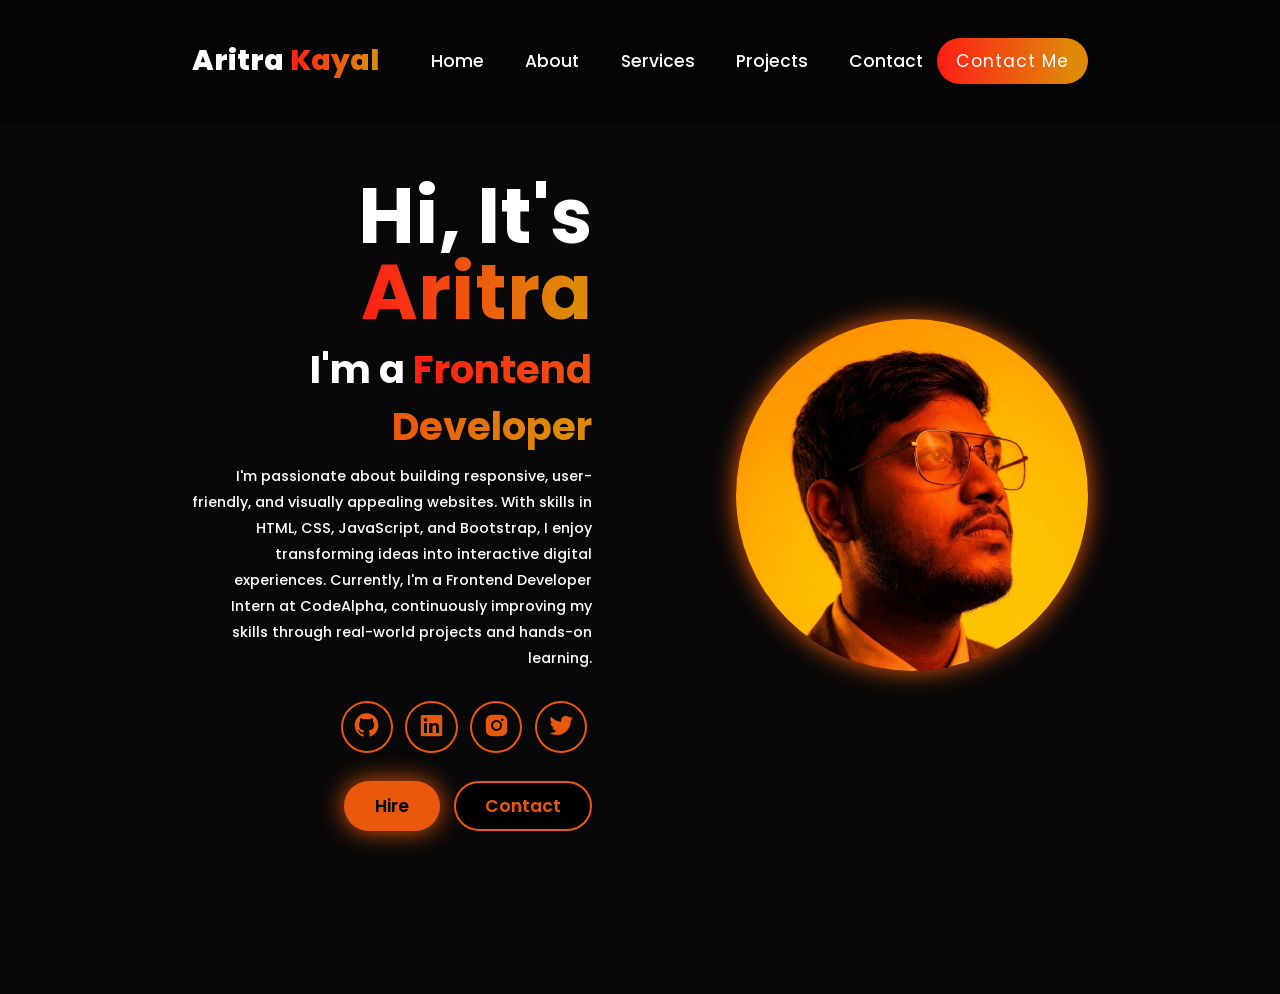
==== CodeAlpha_Build_Your_Own_Portfolio_Site/index.html @ f59947a1 "portfolio" ====
<!doctype html>
<html lang="en">
  <head>
    <meta charset="UTF-8" />
    <meta name="viewport" content="width=device-width, initial-scale=1.0" />
    <link rel="icon" href="assets/profileLogo1.jpeg" />
    <title>Aritra's Portfolio</title>
    <link rel="stylesheet" href="style.css" />
    <link
      href="https://unpkg.com/boxicons@2.1.4/css/boxicons.min.css"
      rel="stylesheet"
    />
    <link rel="preconnect" href="https://fonts.googleapis.com" />
    <link rel="preconnect" href="https://fonts.gstatic.com" crossorigin />
    <link
      href="https://fonts.googleapis.com/css2?family=Poppins:ital,wght@0,100;0,200;0,300;0,400;0,500;0,600;0,700;0,800;0,900;1,100;1,200;1,300;1,400;1,500;1,600;1,700;1,800;1,900&display=swap"
      rel="stylesheet"
    />
  </head>
  <body>
    <header>
      <a href="#home" class="logo"> Aritra <span>Kayal</span> </a>
      <i class="bx bx-menu" id="menu-icon"></i>
      <nav class="navbar">
        <a href="#home">Home</a>
        <a href="#About">About</a>
        <a href="#Services">Services</a>
        <a href="#projects">Projects</a>
        <a href="#contact">Contact</a>
      </nav>
      <button class="gradient-btn">Contact Me</button>
    </header>
    <section class="home" id="home">
      <div class="home-content">
        <h1>Hi, It's <span>Aritra</span></h1>
        <h3>I'm a <span>Frontend Developer</span></h3>
        <p>
          I'm passionate about building responsive, user-friendly, and visually
          appealing websites. With skills in HTML, CSS, JavaScript, and
          Bootstrap, I enjoy transforming ideas into interactive digital
          experiences. Currently, I'm a Frontend Developer Intern at CodeAlpha,
          continuously improving my skills through real-world projects and
          hands-on learning.
        </p>
        <div class="social-icons">
          <a href="#">
            <i class="bx bxl-github"></i>
          </a>
          <a href="#">
            <i class="bx bxl-linkedin-square"></i>
          </a>
          <a href="#">
            <i class="bx bxl-instagram-alt"></i>
          </a>
          <a href="#">
            <i class="bx bxl-twitter"></i>
          </a>
        </div>
        <div class="btn-group">
          <a href="#" class="btn">Hire</a>
          <a href="#contact" class="btn">Contact</a>
        </div>
      </div>
      <div class="home-img">
        <img src="assets/image.jpeg" alt="profileImg" />
      </div>
    </section>
    <script src="script.js"></script>
  </body>
</html>
---- CodeAlpha_Build_Your_Own_Portfolio_Site/style.css ----
* {
  margin: 0;
  padding: 0;
  box-sizing: border-box;
  text-decoration: none;
  scroll-behavior: smooth;
  font-family: "Poppins", sans-serif;
}
:root {
  --bg-color: #080808;
  --second-bg-color: #101010;
  --text-color: white;
  --main-color: #ea580c;
}
html {
  font-size: 60%;
  overflow-x: hidden;
}

body {
  background: var(--bg-color);
  color: var(--text-color);
}

header {
  position: fixed;
  width: 100%;
  top: 0;
  left: 0;
  padding: 4rem 15%;
  background: rgba(0, 0, 0, 0.3);
  backdrop-filter: blur(10px);
  display: flex;
  justify-content: space-between;
  align-items: center;
  z-index: 1000;
}
#menu-icon {
  font-size: 3.5rem;
  color: var(--main-color);
  display: none;
}

.logo {
  font-size: 3rem;
  color: var(--text-color);
  font-weight: 800;
  cursor: pointer;
  transition: 0.3s ease-in-out;
}

.logo:hover {
  transform: scale(1.1);
}

span {
  background: linear-gradient(270deg, #df8908 10%, #ff1d15 100%);
  background-clip: text;
  color: transparent;
}

.navbar a {
  font-size: 1.8rem;
  color: var(--text-color);
  margin-left: 4rem;
  font-weight: 500;
  transition: 0.3s ease-in-out;
  border-bottom: 3px solid transparent;
}

.navbar a:hover {
  color: var(--main-color);
  border-bottom: 3px solid var(--main-color);
}

.gradient-btn {
  border: none;
  font-size: 1.8rem;
  padding: 1rem 2rem;
  border-radius: 3rem;
  background: linear-gradient(270deg, #df8908 10%, #ff1d15 100%);
  letter-spacing: 1px;
  cursor: pointer;
  transition: 0.3s ease-in-out;
  color: var(--text-color);
  text-wrap: nowrap;
}

.gradient-btn:hover {
  transform: scale(1.05);
}

section {
  min-height: 100vh;
  padding: 17rem 15%;
}

.home {
  display: flex;
  align-items: center;
  justify-content: center;
  gap: 15rem;
}

.home-content {
  display: flex;
  flex-direction: column;
  align-items: flex-end;
  text-align: right;
}

.home-content h1 {
  font-size: 8rem;
  font-weight: 700;
  margin-top: 1.5rem;
  line-height: 1;
}

.home-content h3 {
  margin: 1rem 0;
  font-size: 4rem;
}

.home-content p {
  font-size: 1.5rem;
  font-weight: 500;
  line-height: 1.8;
}

.home-img img {
  width: 27.5vw;
  border-radius: 50%;
  box-shadow: 0 0 25px var(--main-color);
  transition: 0.4s ease-in-out;
}

.home-img img:hover {
  box-shadow:
    0 0 25px var(--main-color),
    0 0 50px var(--main-color),
    0 0 100px var(--main-color);
}

.social-icons a {
  display: inline-flex;
  align-items: center;
  justify-content: center;
  font-size: 3rem;
  padding: 1rem;
  background: transparent;
  border: 2px solid var(--main-color);
  border-radius: 50%;
  margin: 3rem 0.5rem;
  transition: 0.3s ease-in-out;
  color: var(--main-color);
}

.social-icons a:hover {
  color: var(--text-color);
  background-color: var(--main-color);
  transform: scale(1.2) translateY(-5px);
  box-shadow: 0 0 25px var(--main-color);
}

.btn-group {
  display: flex;
  gap: 1.5rem;
}

.btn {
  display: inline-block;
  padding: 1rem 3rem;
  background-color: var(--main-color);
  box-shadow: 0 0 25px var(--main-color);
  border-radius: 3rem;
  font-size: 1.8rem;
  color: black;
  border: 2px solid transparent;
  font-weight: 600;
  transition: 0.3s ease-in-out;
}

.btn:hover {
  transform: scale(1.05);
  box-shadow:
    0 0 25px var(--main-color),
    0 0 50px var(--main-color);
}

.btn-group a:nth-of-type(2) {
  background-color: black;
  color: var(--main-color);
  border: 2px solid var(--main-color);
  box-shadow: 0 0 25px transparent;
}

.btn-group a:nth-of-type(2):hover {
  box-shadow: 0 0 50px var(--main-color);
  background-color: var(--main-color);
  color: black;
}
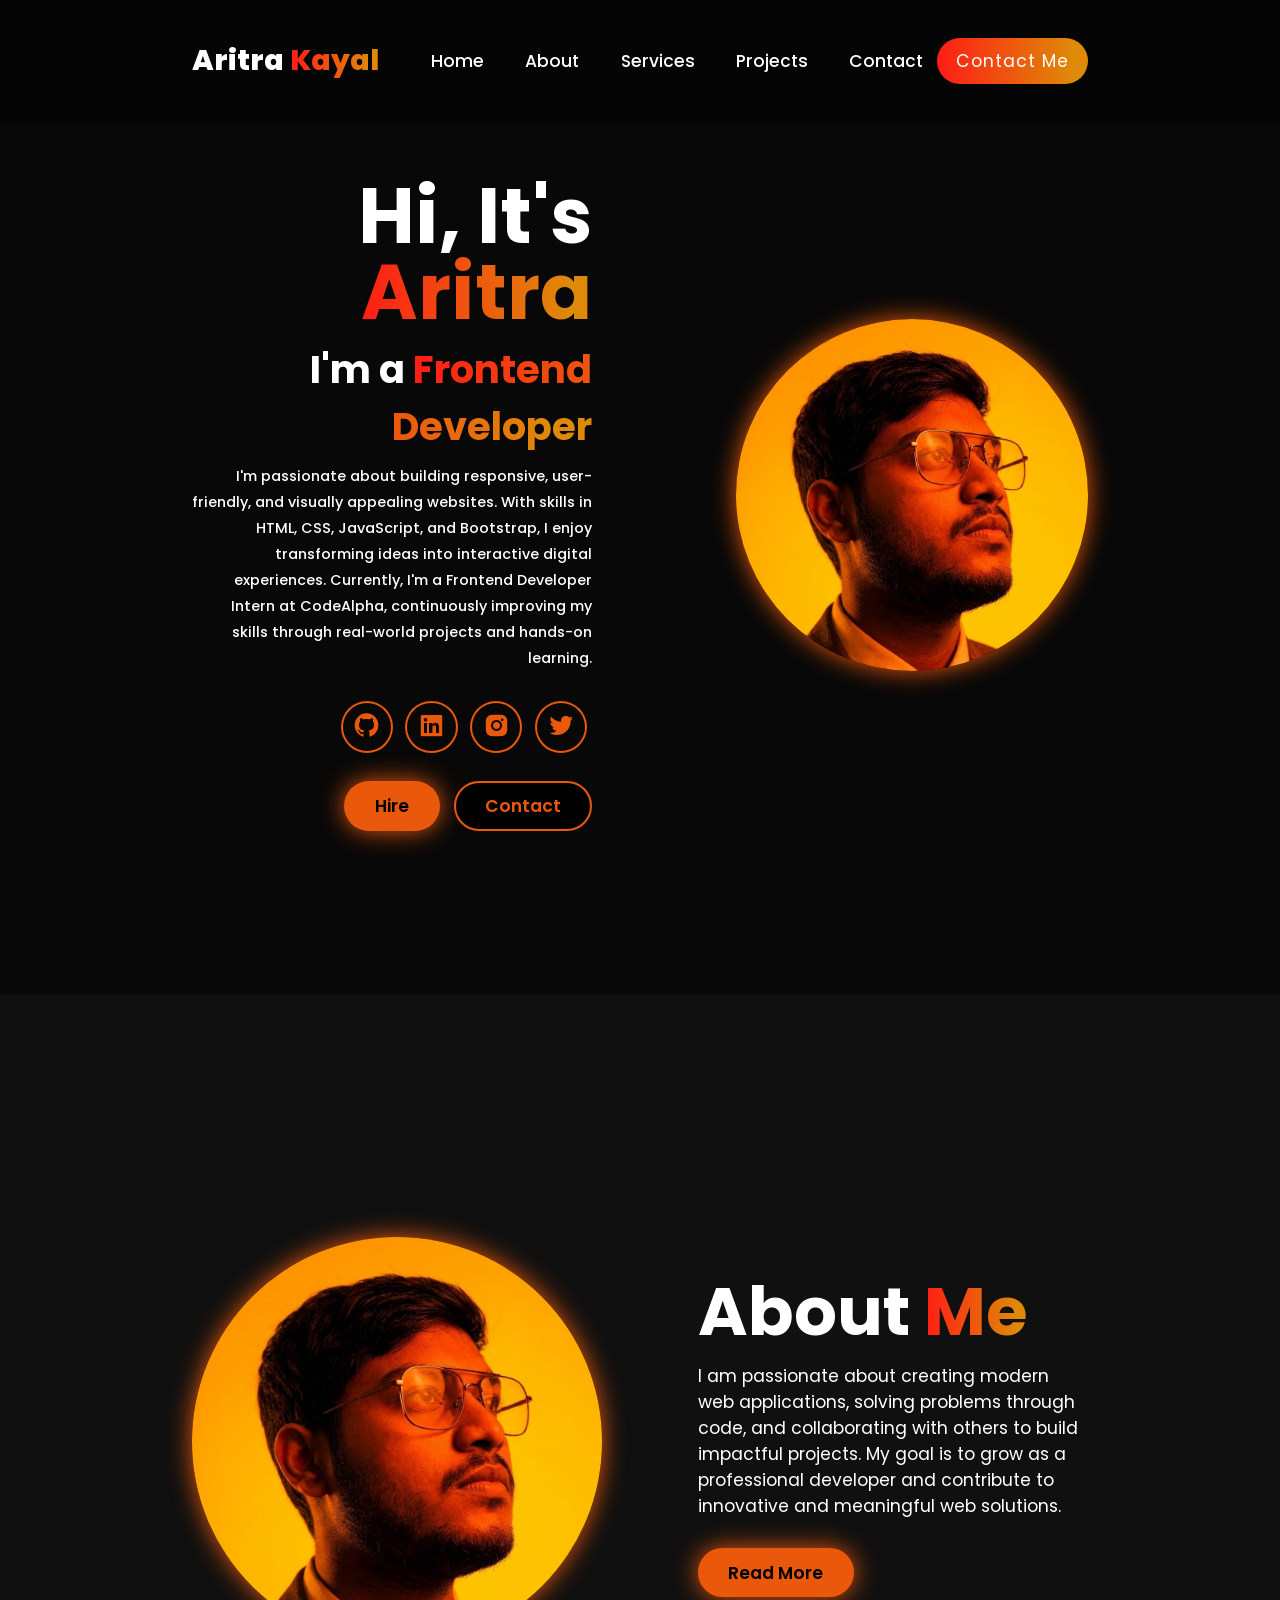
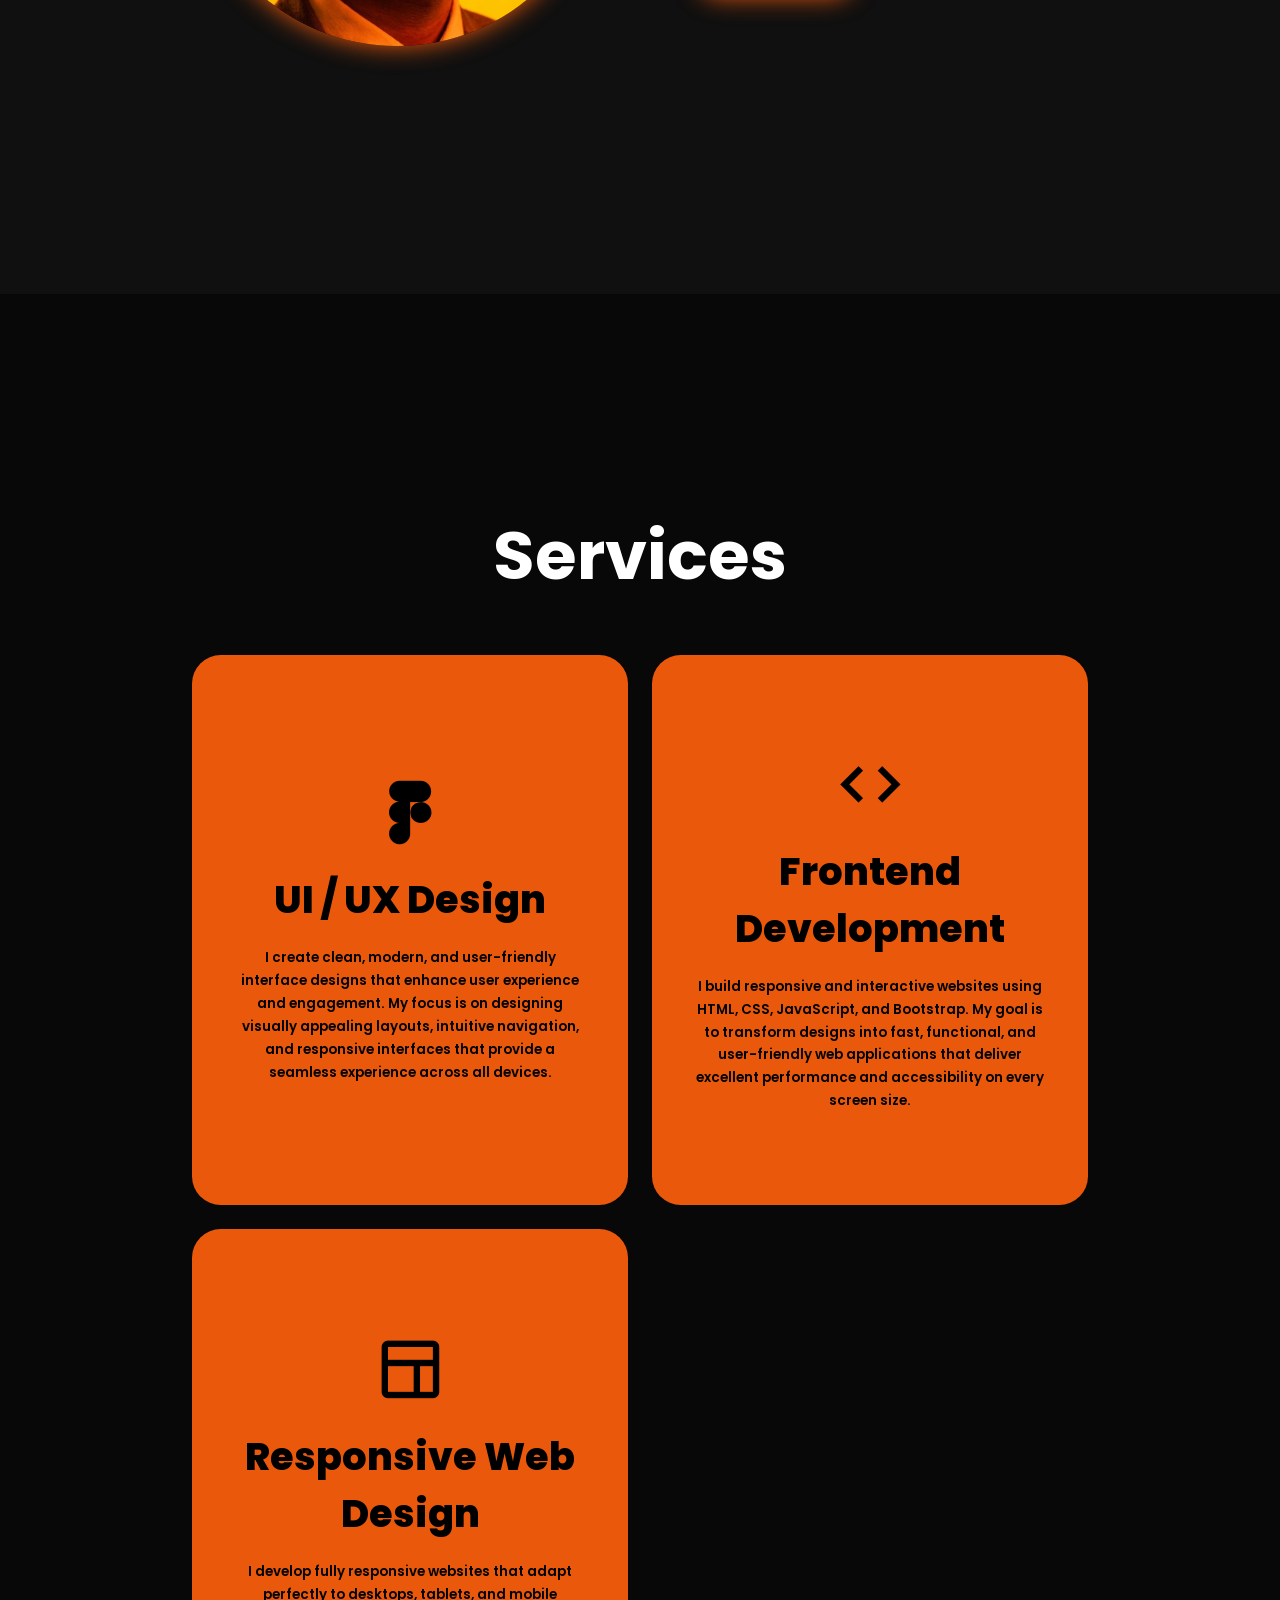
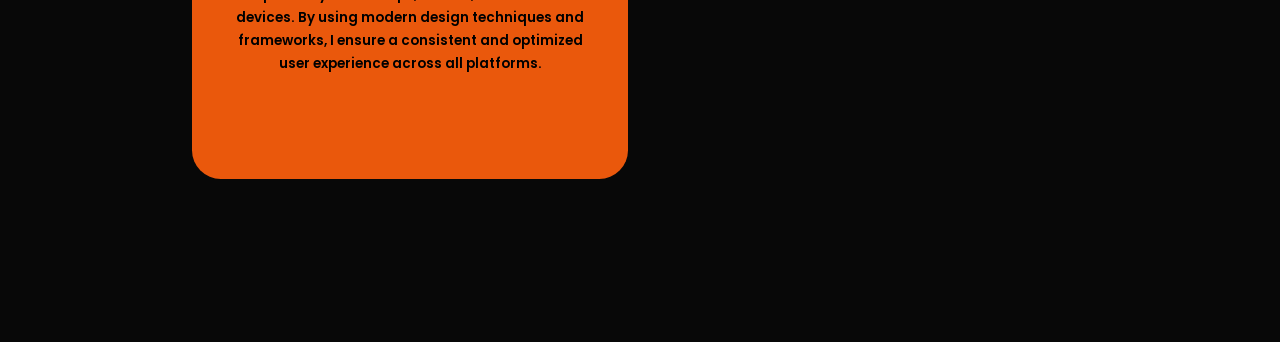
==== commit e0dbdd11: "portfolio" ====
--- a/CodeAlpha_Build_Your_Own_Portfolio_Site/index.html
+++ b/CodeAlpha_Build_Your_Own_Portfolio_Site/index.html
@@ -23,8 +23,8 @@
       <i class="bx bx-menu" id="menu-icon"></i>
       <nav class="navbar">
         <a href="#home">Home</a>
-        <a href="#About">About</a>
-        <a href="#Services">Services</a>
+        <a href="#about">About</a>
+        <a href="#services">Services</a>
         <a href="#projects">Projects</a>
         <a href="#contact">Contact</a>
       </nav>
@@ -65,6 +65,62 @@
         <img src="assets/image.jpeg" alt="profileImg" />
       </div>
     </section>
+    <section class="about" id="about">
+      <div class="about-img">
+        <img src="assets/image.jpeg" alt="myphoto" />
+      </div>
+      <div class="about-content">
+        <h2>About <span>Me</span></h2>
+        <p>
+          I am passionate about creating modern web applications, solving
+          problems through code, and collaborating with others to build
+          impactful projects. My goal is to grow as a professional developer and
+          contribute to innovative and meaningful web solutions.
+        </p>
+        <a href="#" class="btn">Read More</a>
+      </div>
+    </section>
+    <section class="services" id="services">
+      <h2 class="heading">Services</h2>
+      <div class="services-container">
+        <div class="service-box">
+          <div class="service-info">
+            <i class="bx bxl-figma"></i>
+            <h4>UI / UX Design</h4>
+            <p>
+              I create clean, modern, and user-friendly interface designs that
+              enhance user experience and engagement. My focus is on designing
+              visually appealing layouts, intuitive navigation, and responsive
+              interfaces that provide a seamless experience across all devices.
+            </p>
+          </div>
+        </div>
+        <div class="service-box">
+          <div class="service-info">
+            <i class="bx bx-code"></i>
+            <h4>Frontend Development</h4>
+            <p>
+              I build responsive and interactive websites using HTML, CSS,
+              JavaScript, and Bootstrap. My goal is to transform designs into
+              fast, functional, and user-friendly web applications that deliver
+              excellent performance and accessibility on every screen size.
+            </p>
+          </div>
+        </div>
+        <div class="service-box">
+          <div class="service-info">
+            <i class="bx bx-layout"></i>
+            <h4>Responsive Web Design</h4>
+            <p>
+              I develop fully responsive websites that adapt perfectly to
+              desktops, tablets, and mobile devices. By using modern design
+              techniques and frameworks, I ensure a consistent and optimized
+              user experience across all platforms.
+            </p>
+          </div>
+        </div>
+      </div>
+    </section>
     <script src="script.js"></script>
   </body>
 </html>
--- a/CodeAlpha_Build_Your_Own_Portfolio_Site/style.css
+++ b/CodeAlpha_Build_Your_Own_Portfolio_Site/style.css
@@ -199,3 +199,116 @@
   background-color: var(--main-color);
   color: black;
 }
+
+.about {
+  display: flex;
+  justify-content: center;
+  align-items: center;
+  gap: 10rem;
+  background: var(--second-bg-color);
+}
+
+.about-img img {
+  width: 32vw;
+  border-radius: 50%;
+  box-shadow: 0 0 25px var(--main-color);
+  transition: 0.4s ease-in-out;
+}
+
+.about-img img:hover {
+  box-shadow:
+    0 0 25px var(--main-color),
+    0 0 50px var(--main-color),
+    0 0 100px var(--main-color);
+}
+
+.about-content h2 {
+  font-size: 7rem;
+  text-align: left;
+}
+
+.about-content p {
+  font-size: 1.8rem;
+}
+
+.about-content .btn {
+  margin: 3rem 0;
+}
+
+::-webkit-scrollbar {
+  width: 15px;
+}
+
+::-webkit-scrollbar-thumb {
+  background-color: var(--main-color);
+}
+
+::-webkit-scrollbar-track {
+  background-color: var(--bg-color);
+}
+
+.heading {
+  text-align: center;
+  font-size: 7rem;
+  margin: 5rem 0;
+}
+
+.services {
+  background-color: var(--bg-color);
+  color: black;
+}
+
+.services h2 {
+  color: var(--text-color);
+}
+
+.services-container {
+  display: grid;
+  grid-template-columns: repeat(auto-fit, minmax(300px, 1fr));
+  align-items: center;
+  gap: 2.5rem;
+}
+
+.service-box {
+  display: flex;
+  justify-content: center;
+  align-items: center;
+  background-color: var(--main-color);
+  height: 550px;
+  border-radius: 3rem;
+  cursor: pointer;
+  border: 5px solid transparent;
+  transition: 0.3s ease-in-out;
+}
+
+.service-box:hover {
+  background-color: var(--second-bg-color);
+  color: var(--main-color);
+  border: 5px solid var(--main-color);
+  transform: scale(1.03);
+}
+
+.service-info {
+  display: flex;
+  flex-direction: column;
+  text-align: center;
+  justify-content: center;
+  align-items: center;
+  padding: 5rem 4rem;
+}
+
+.service-info h4 {
+  font-size: 4rem;
+  margin: 2rem 0;
+  font-weight: 800;
+}
+
+.service-info p {
+  font-size: 1.4rem;
+  font-weight: 600;
+  line-height: 1.7;
+}
+
+.service-info i {
+  font-size: 8rem;
+}
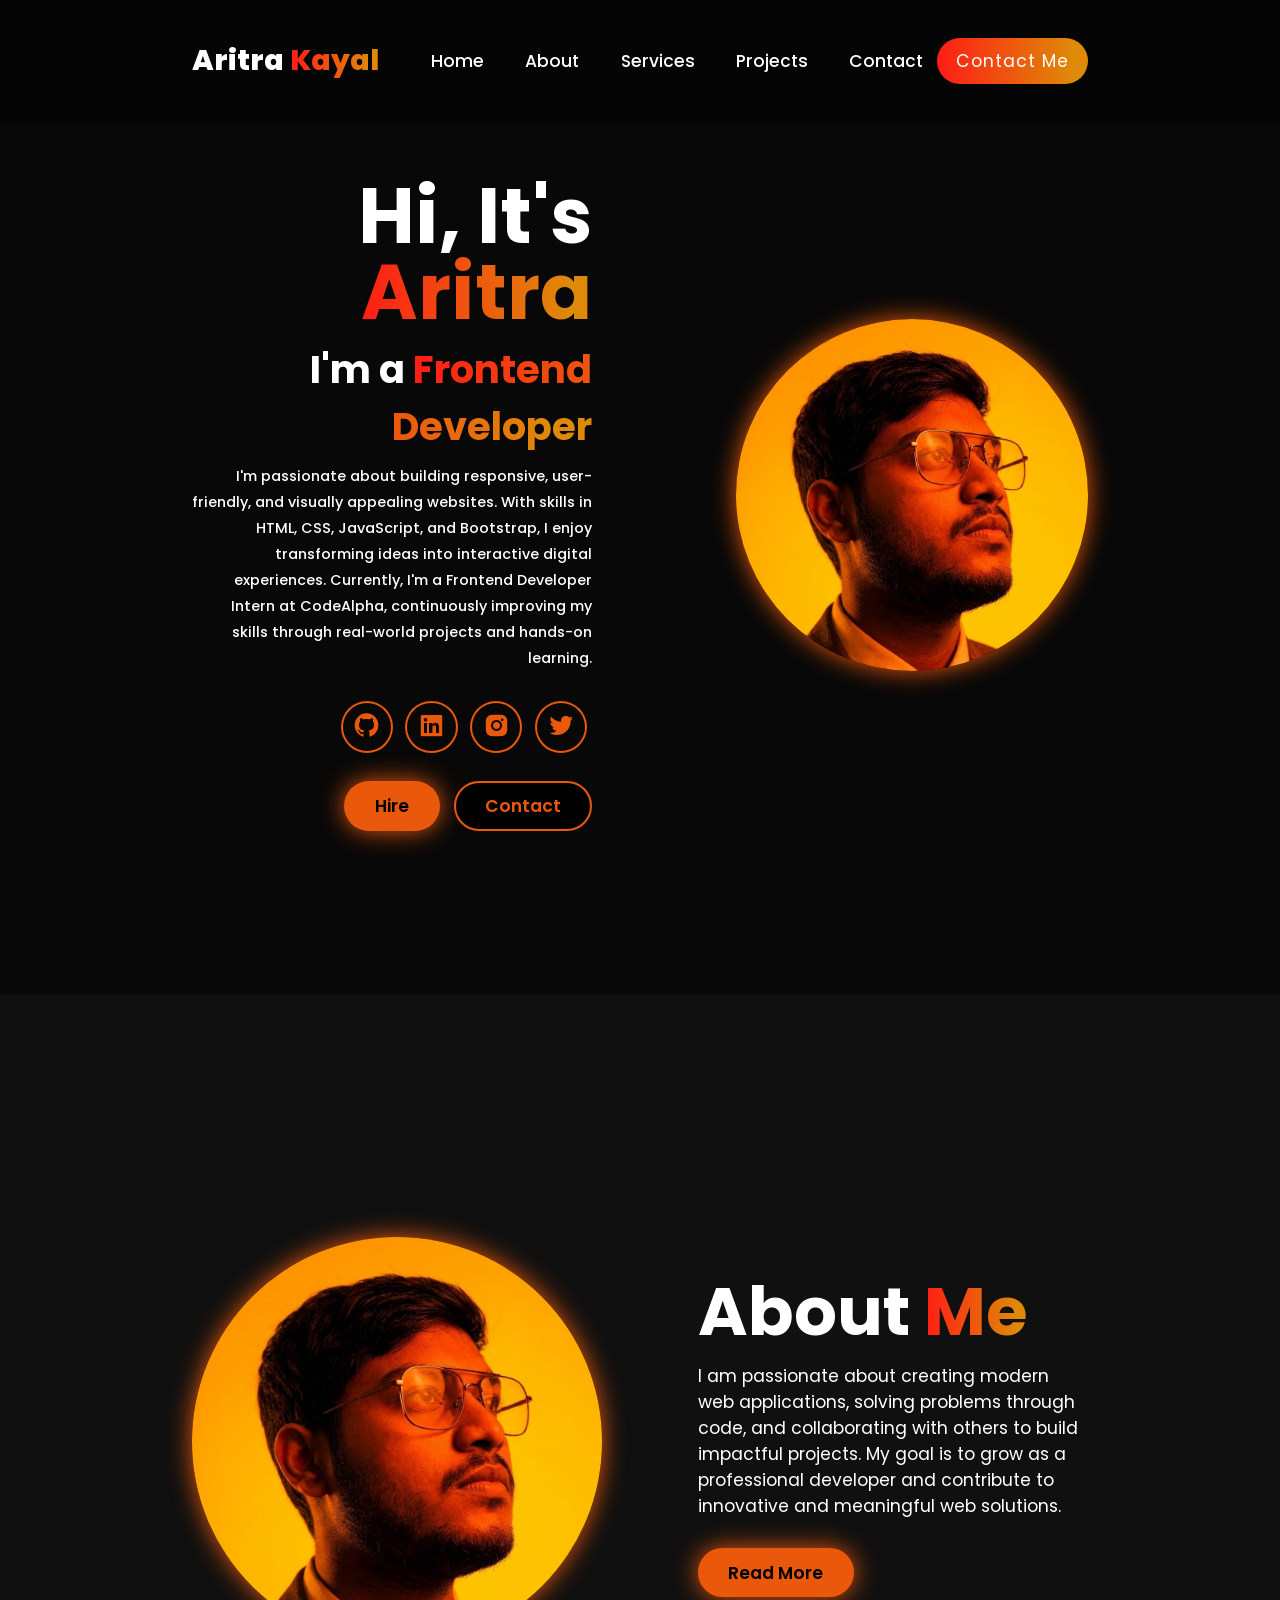
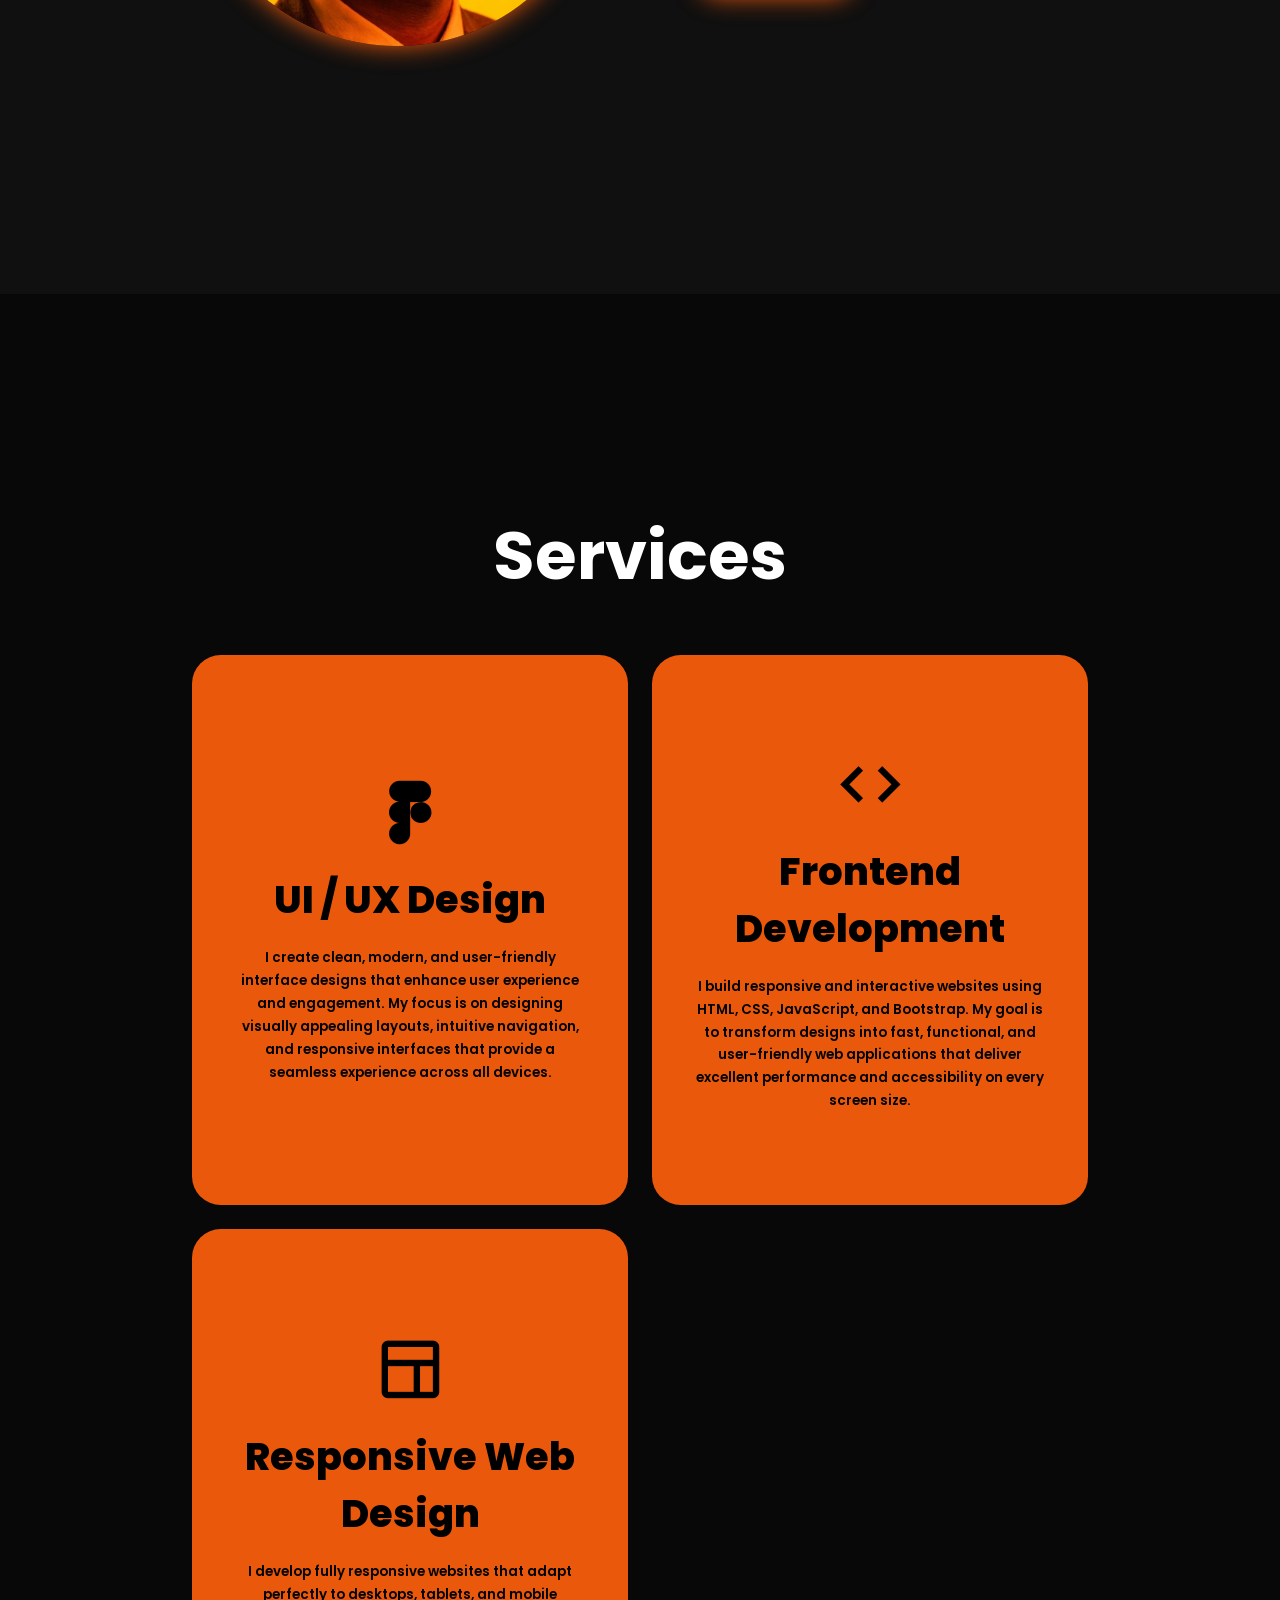
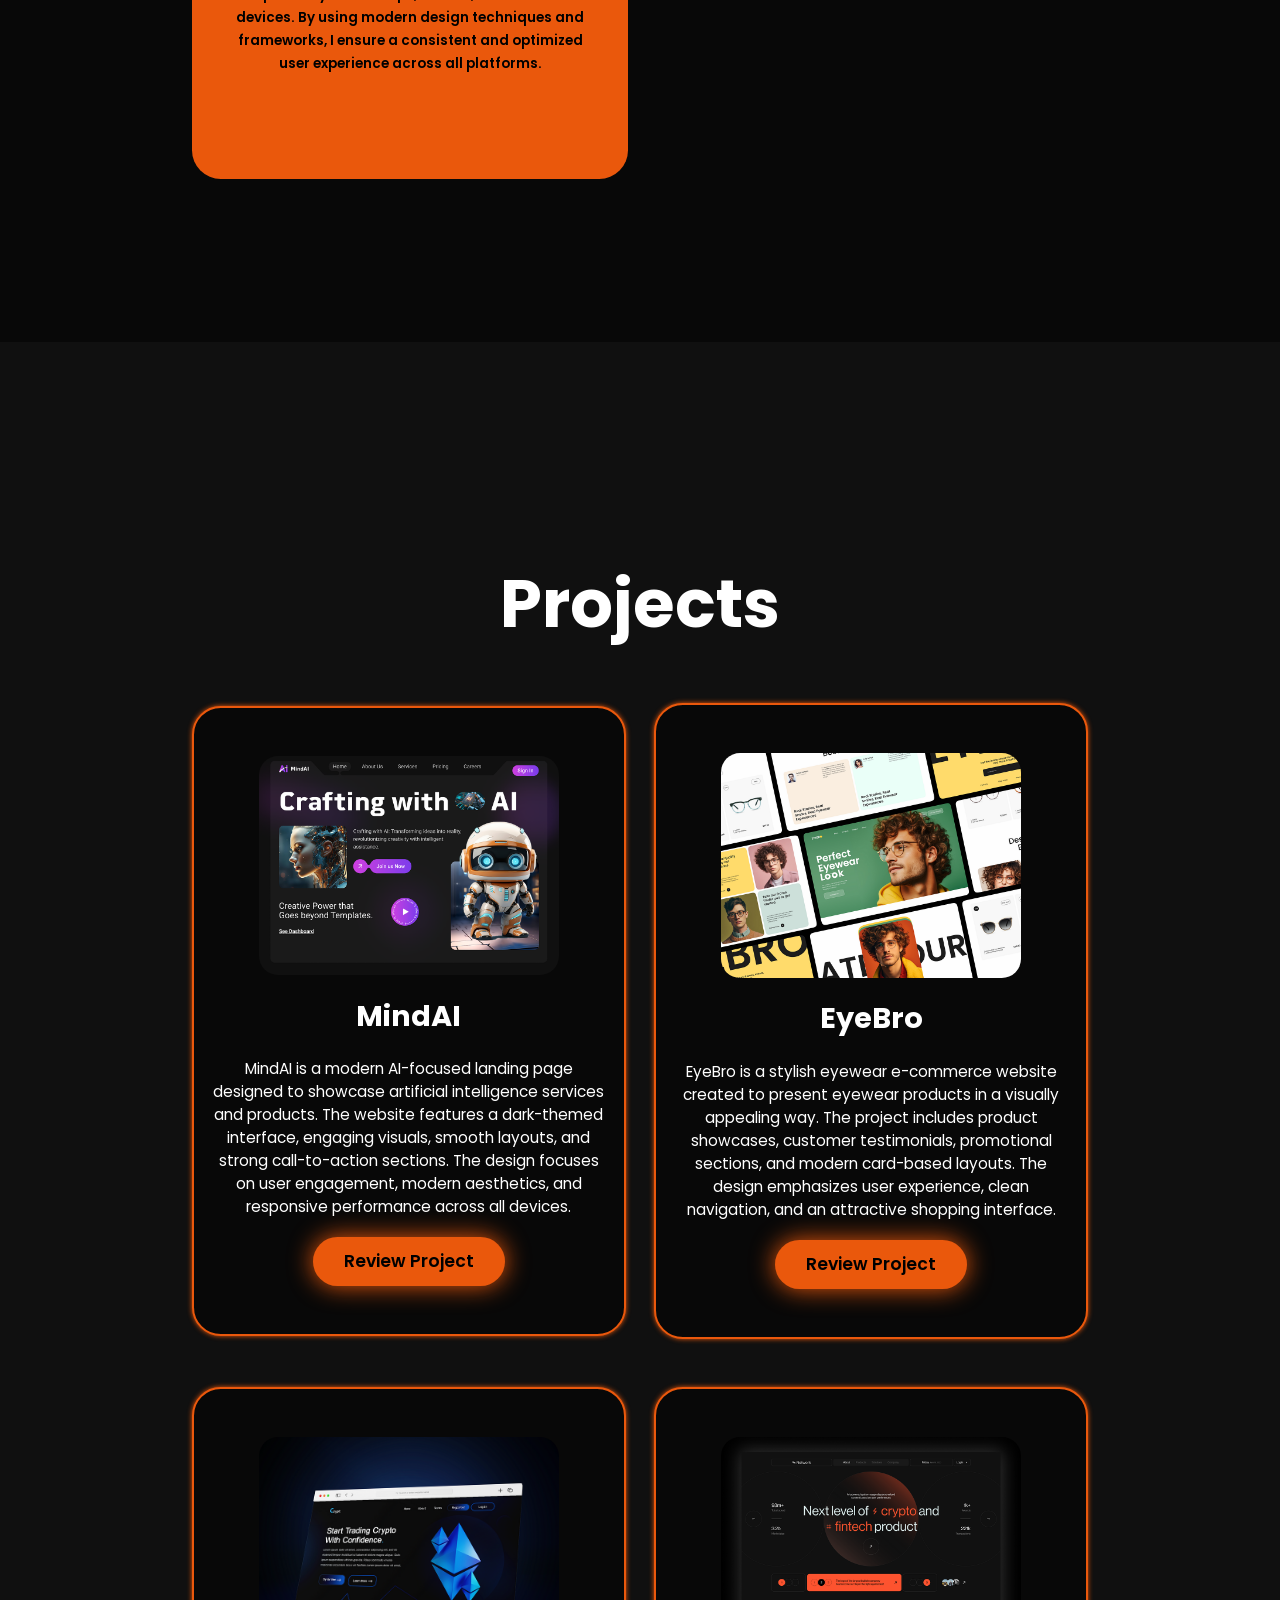
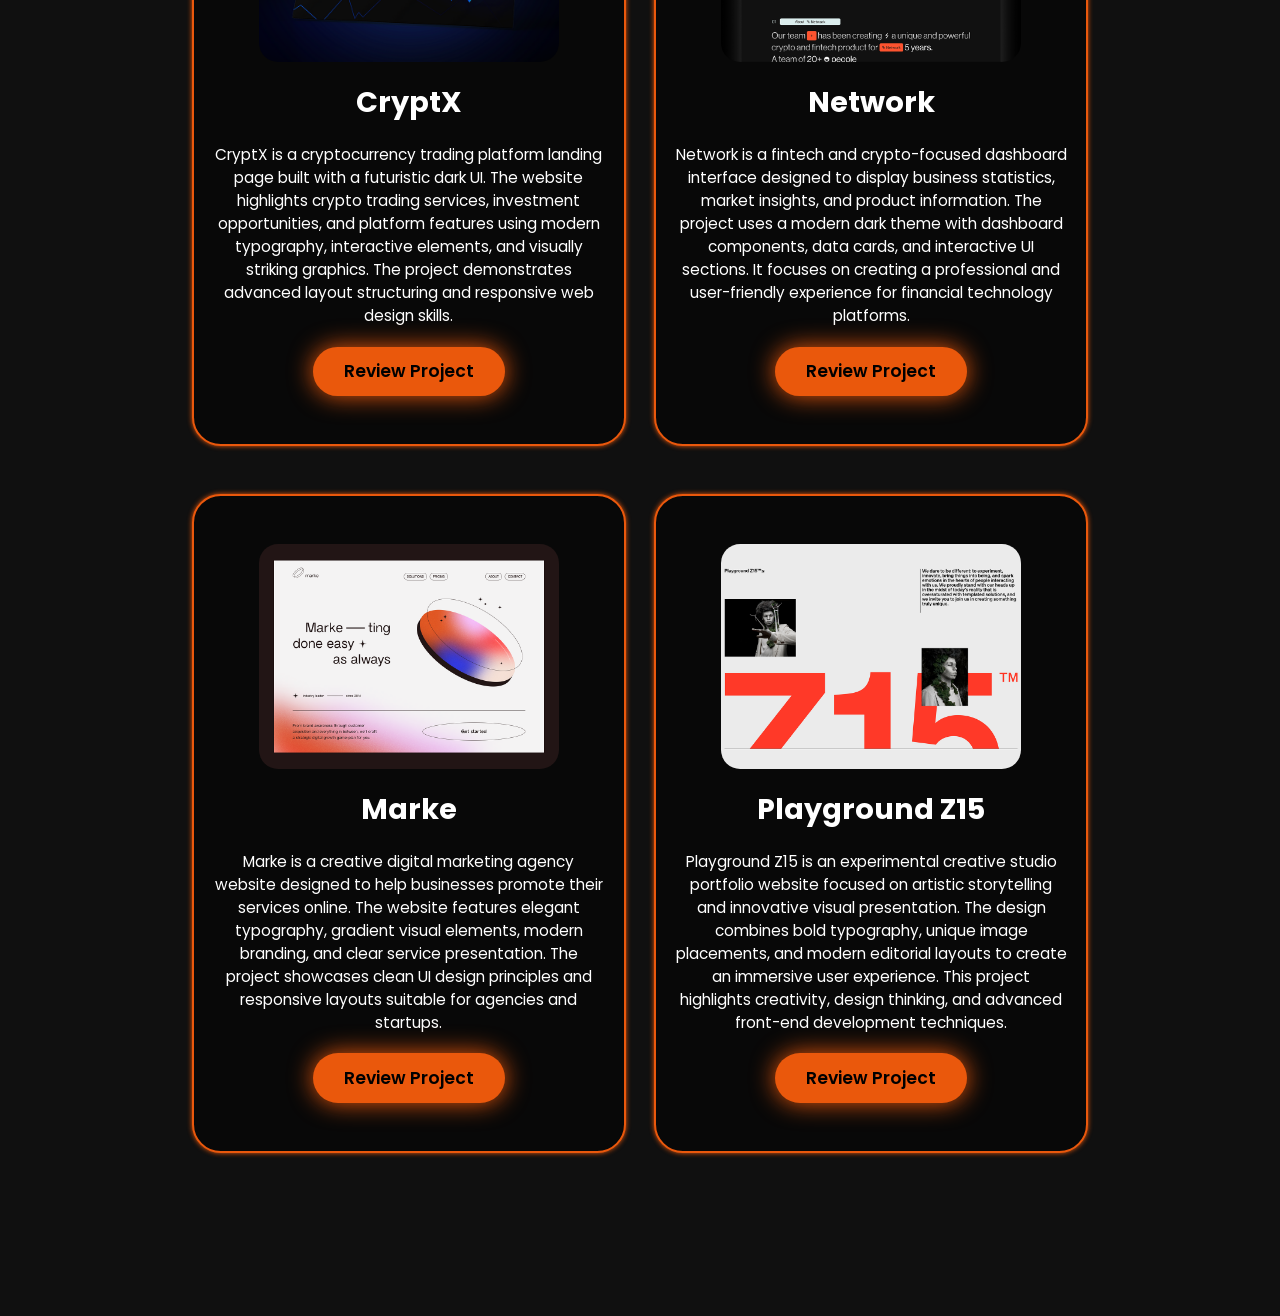
==== commit 83350ee5: "portfolio" ====
--- a/CodeAlpha_Build_Your_Own_Portfolio_Site/index.html
+++ b/CodeAlpha_Build_Your_Own_Portfolio_Site/index.html
@@ -121,6 +121,88 @@
         </div>
       </div>
     </section>
+    <section class="projects" id="projects">
+      <h2 class="heading">Projects</h2>
+      <div class="projects-box">
+        <div class="project-card">
+          <img src="assets/projectImg1.png" alt="project1" />
+          <h3>MindAI</h3>
+          <p>
+            MindAI is a modern AI-focused landing page designed to showcase
+            artificial intelligence services and products. The website features
+            a dark-themed interface, engaging visuals, smooth layouts, and
+            strong call-to-action sections. The design focuses on user
+            engagement, modern aesthetics, and responsive performance across all
+            devices.
+          </p>
+          <div class="btn">Review Project</div>
+        </div>
+        <div class="project-card">
+          <img src="assets/projectImg2.png" alt="project1" />
+          <h3>EyeBro</h3>
+          <p>
+            EyeBro is a stylish eyewear e-commerce website created to present
+            eyewear products in a visually appealing way. The project includes
+            product showcases, customer testimonials, promotional sections, and
+            modern card-based layouts. The design emphasizes user experience,
+            clean navigation, and an attractive shopping interface.
+          </p>
+          <div class="btn">Review Project</div>
+        </div>
+        <div class="project-card">
+          <img src="assets/projectImg3.png" alt="project1" />
+          <h3>CryptX</h3>
+          <p>
+            CryptX is a cryptocurrency trading platform landing page built with
+            a futuristic dark UI. The website highlights crypto trading
+            services, investment opportunities, and platform features using
+            modern typography, interactive elements, and visually striking
+            graphics. The project demonstrates advanced layout structuring and
+            responsive web design skills.
+          </p>
+          <div class="btn">Review Project</div>
+        </div>
+        <div class="project-card">
+          <img src="assets/projectImg4.png" alt="project1" />
+          <h3>Network</h3>
+          <p>
+            Network is a fintech and crypto-focused dashboard interface designed
+            to display business statistics, market insights, and product
+            information. The project uses a modern dark theme with dashboard
+            components, data cards, and interactive UI sections. It focuses on
+            creating a professional and user-friendly experience for financial
+            technology platforms.
+          </p>
+          <div class="btn">Review Project</div>
+        </div>
+        <div class="project-card">
+          <img src="assets/projectImg5.png" alt="project1" />
+          <h3>Marke</h3>
+          <p>
+            Marke is a creative digital marketing agency website designed to
+            help businesses promote their services online. The website features
+            elegant typography, gradient visual elements, modern branding, and
+            clear service presentation. The project showcases clean UI design
+            principles and responsive layouts suitable for agencies and
+            startups.
+          </p>
+          <div class="btn">Review Project</div>
+        </div>
+        <div class="project-card">
+          <img src="assets/projectImg6.png" alt="project1" />
+          <h3>Playground Z15</h3>
+          <p>
+            Playground Z15 is an experimental creative studio portfolio website
+            focused on artistic storytelling and innovative visual presentation.
+            The design combines bold typography, unique image placements, and
+            modern editorial layouts to create an immersive user experience.
+            This project highlights creativity, design thinking, and advanced
+            front-end development techniques.
+          </p>
+          <div class="btn">Review Project</div>
+        </div>
+      </div>
+    </section>
     <script src="script.js"></script>
   </body>
 </html>
--- a/CodeAlpha_Build_Your_Own_Portfolio_Site/style.css
+++ b/CodeAlpha_Build_Your_Own_Portfolio_Site/style.css
@@ -312,3 +312,53 @@
 .service-info i {
   font-size: 8rem;
 }
+
+.projects {
+  background-color: var(--second-bg-color);
+}
+
+.projects-box {
+  display: grid;
+  grid-template-columns: repeat(auto-fit, minmax(350px, 1fr));
+  place-items: center;
+  gap: 3rem;
+  row-gap: 5rem;
+}
+
+.project-card {
+  display: flex;
+  flex-direction: column;
+  align-items: center;
+  justify-content: center;
+  text-align: center;
+  background-color: var(--bg-color);
+  border: 2px solid var(--main-color);
+  border-radius: 3rem;
+  gap: 2rem;
+  padding: 5rem 2rem;
+  overflow: hidden;
+  cursor: pointer;
+  box-shadow: 0 0 5px var(--main-color);
+  transition: 0.3s ease-in-out;
+}
+
+.project-card:hover {
+  box-shadow:
+    0 0 25px var(--main-color),
+    0 0 50px var(--main-color);
+  transform: scale(1.02);
+}
+
+.project-card img {
+  max-width: 300px;
+  border-radius: 2rem;
+  object-fit: cover;
+}
+
+.project-card h3 {
+  font-size: 3rem;
+}
+
+.project-card p {
+  font-size: 1.6rem;
+}
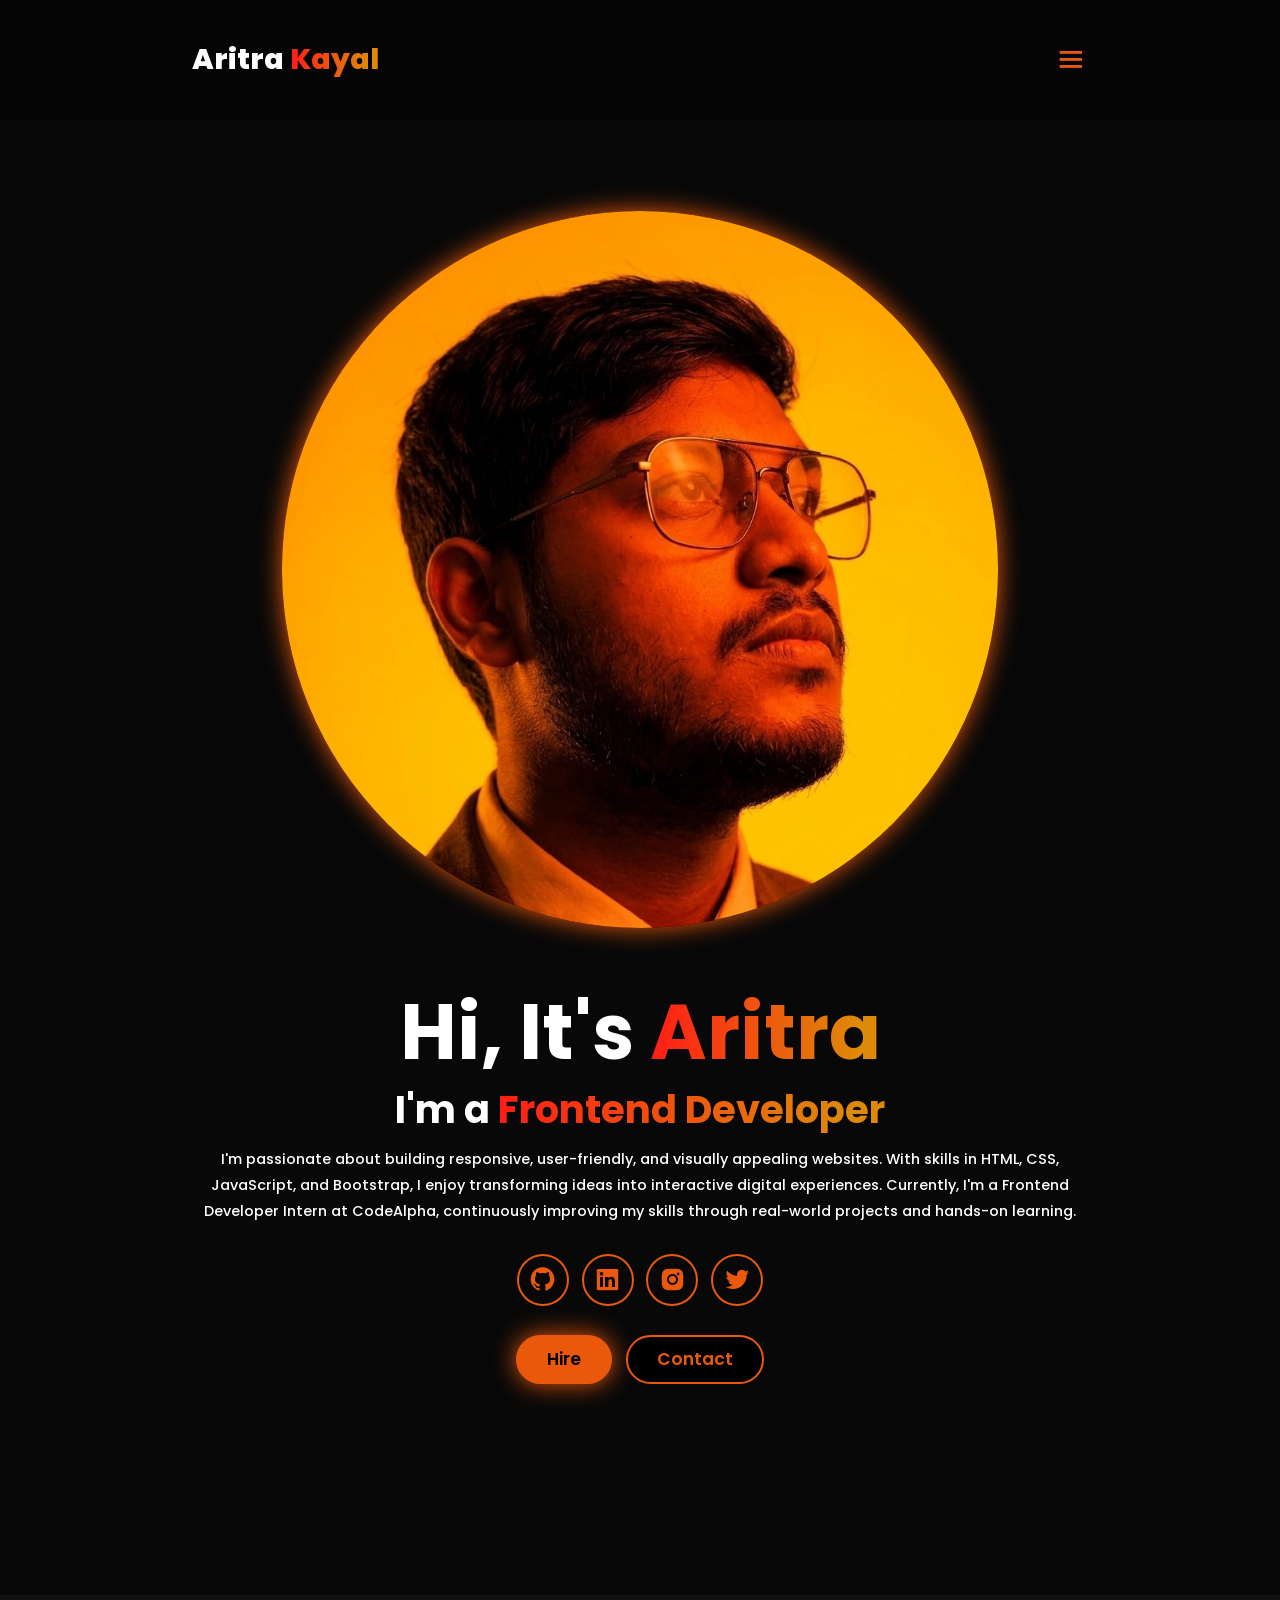
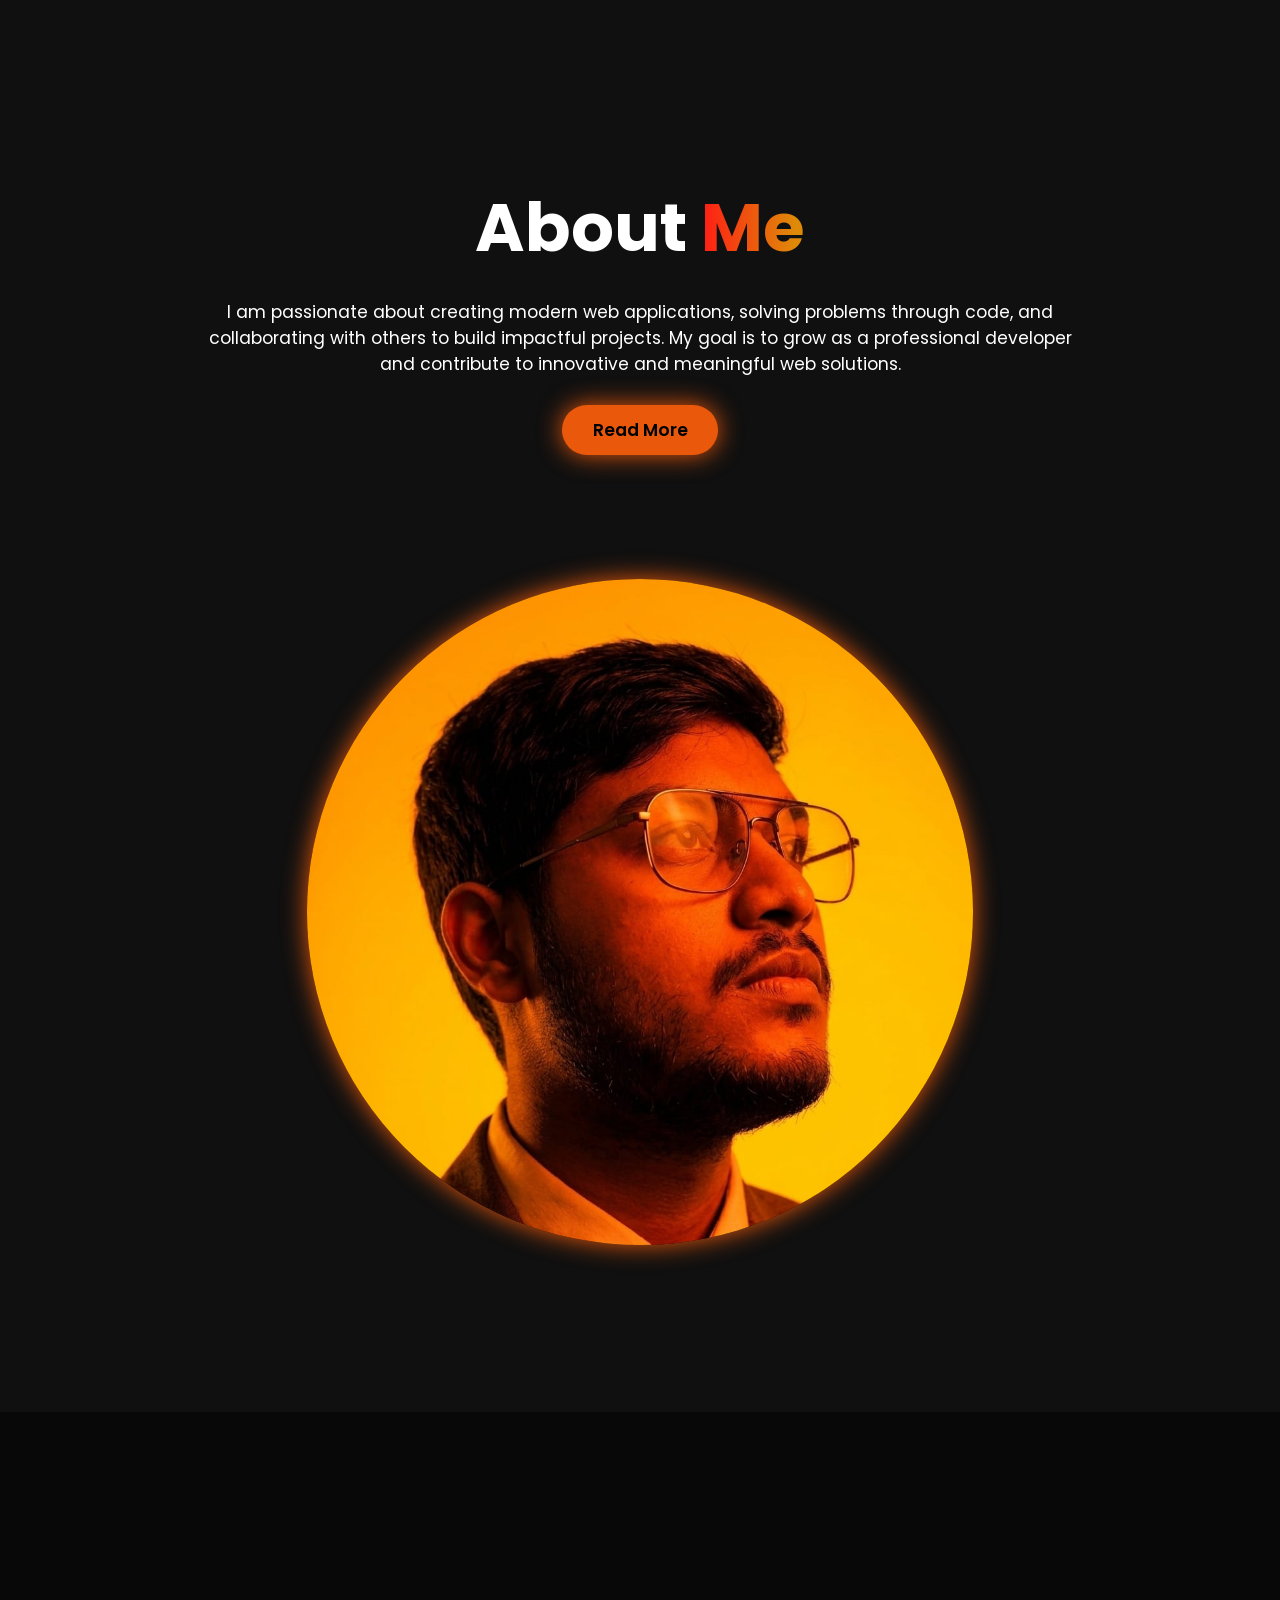
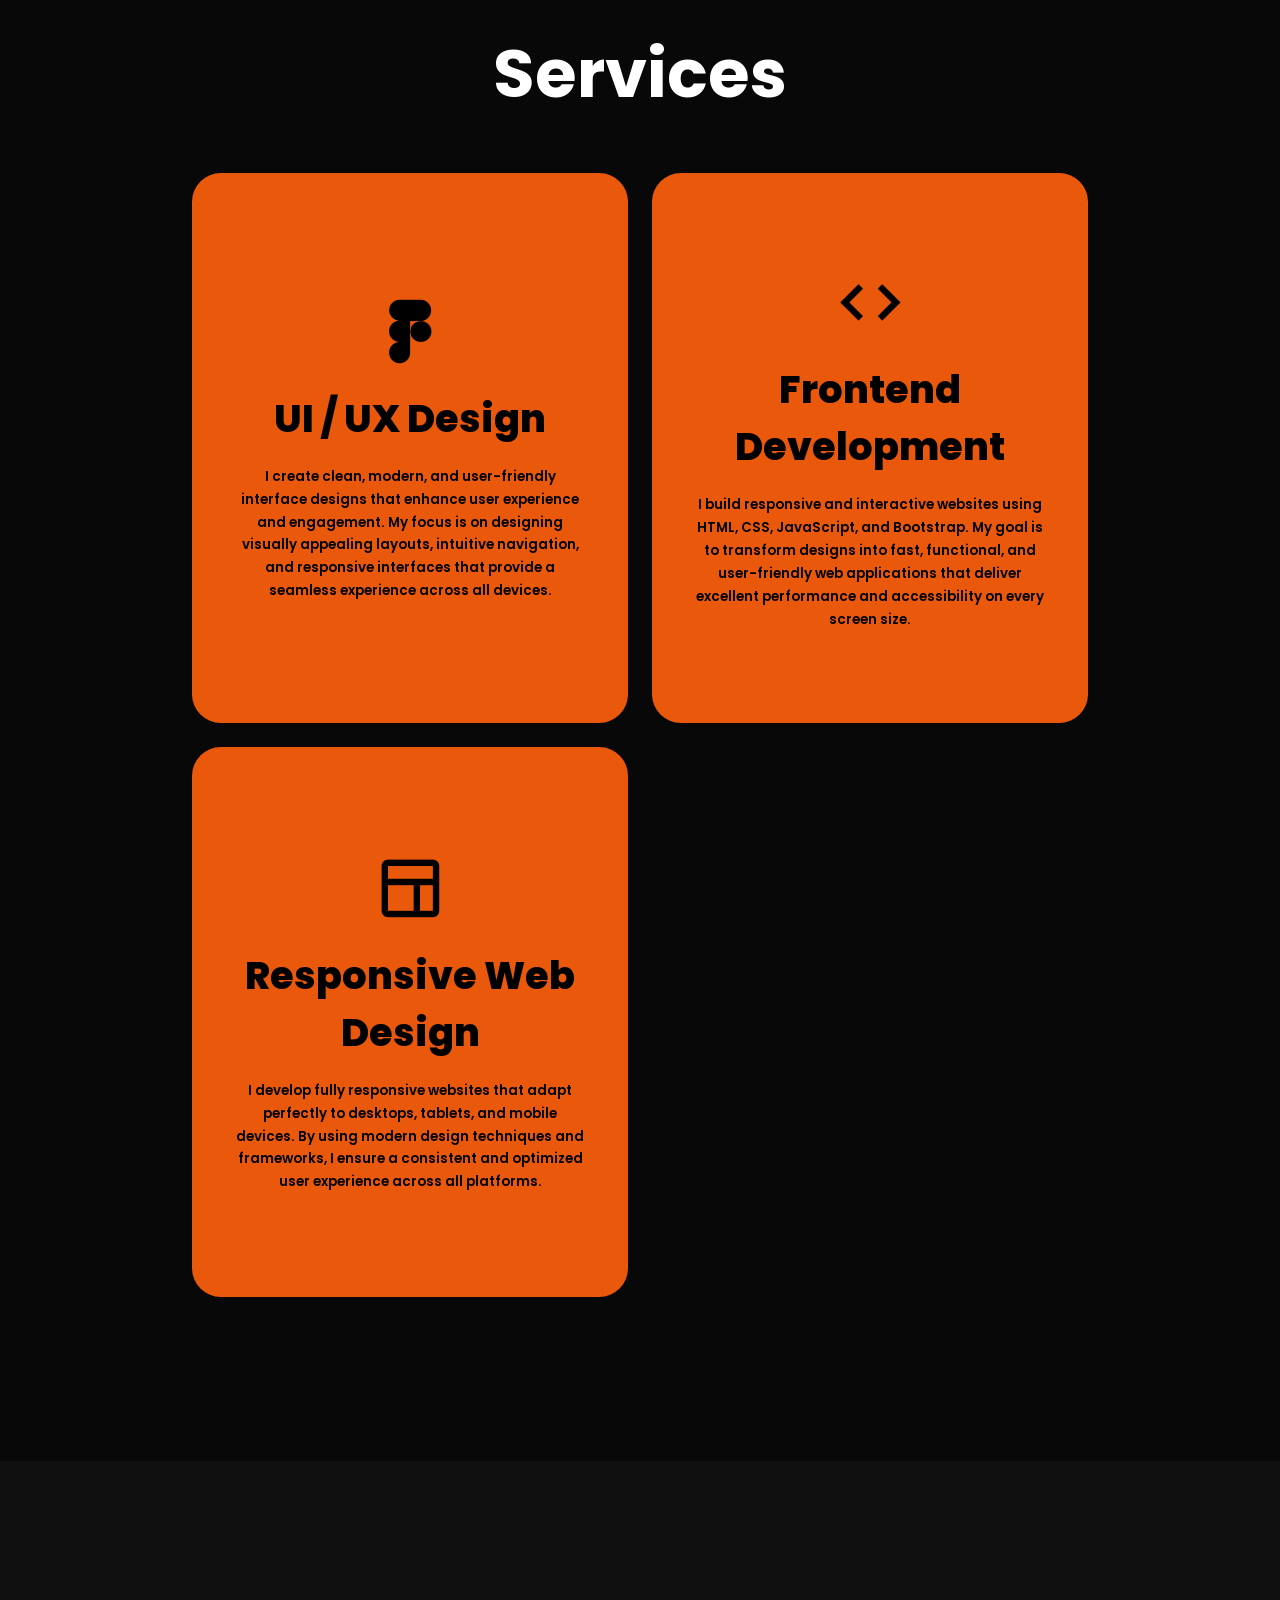
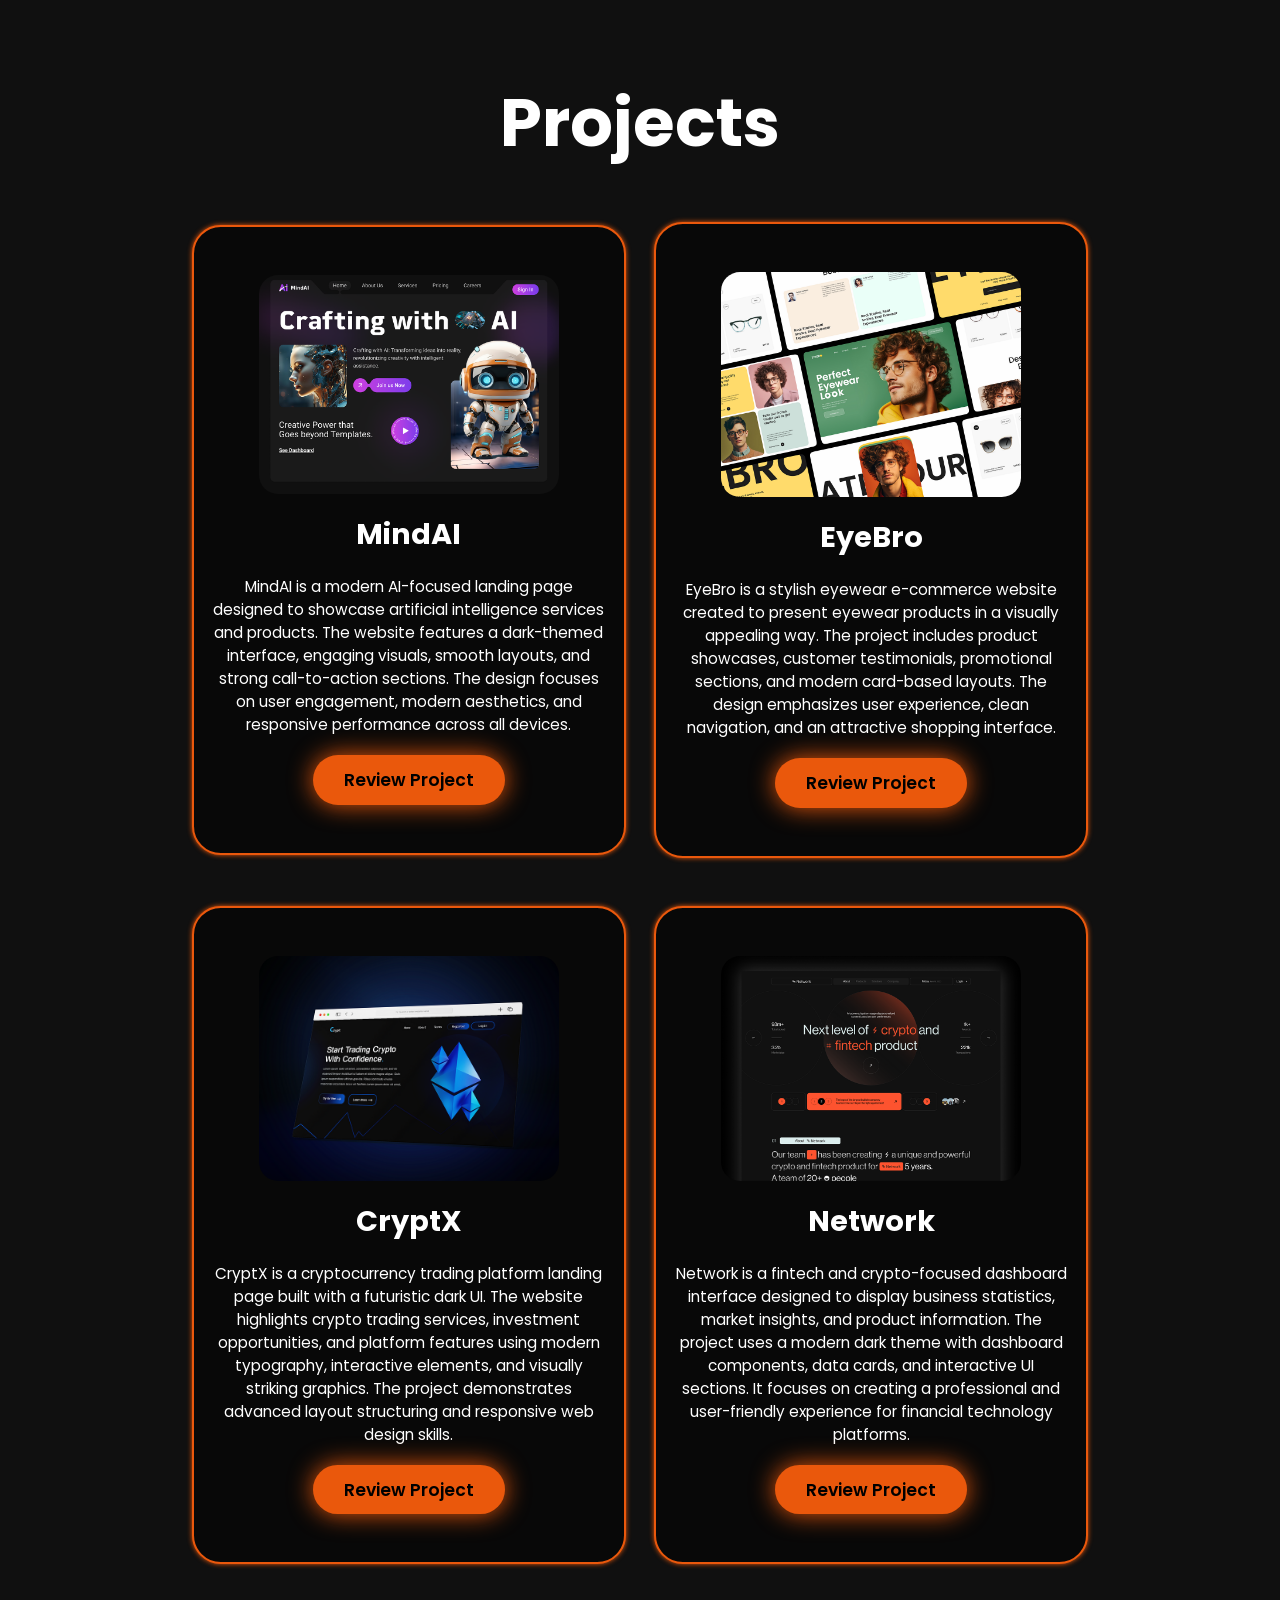
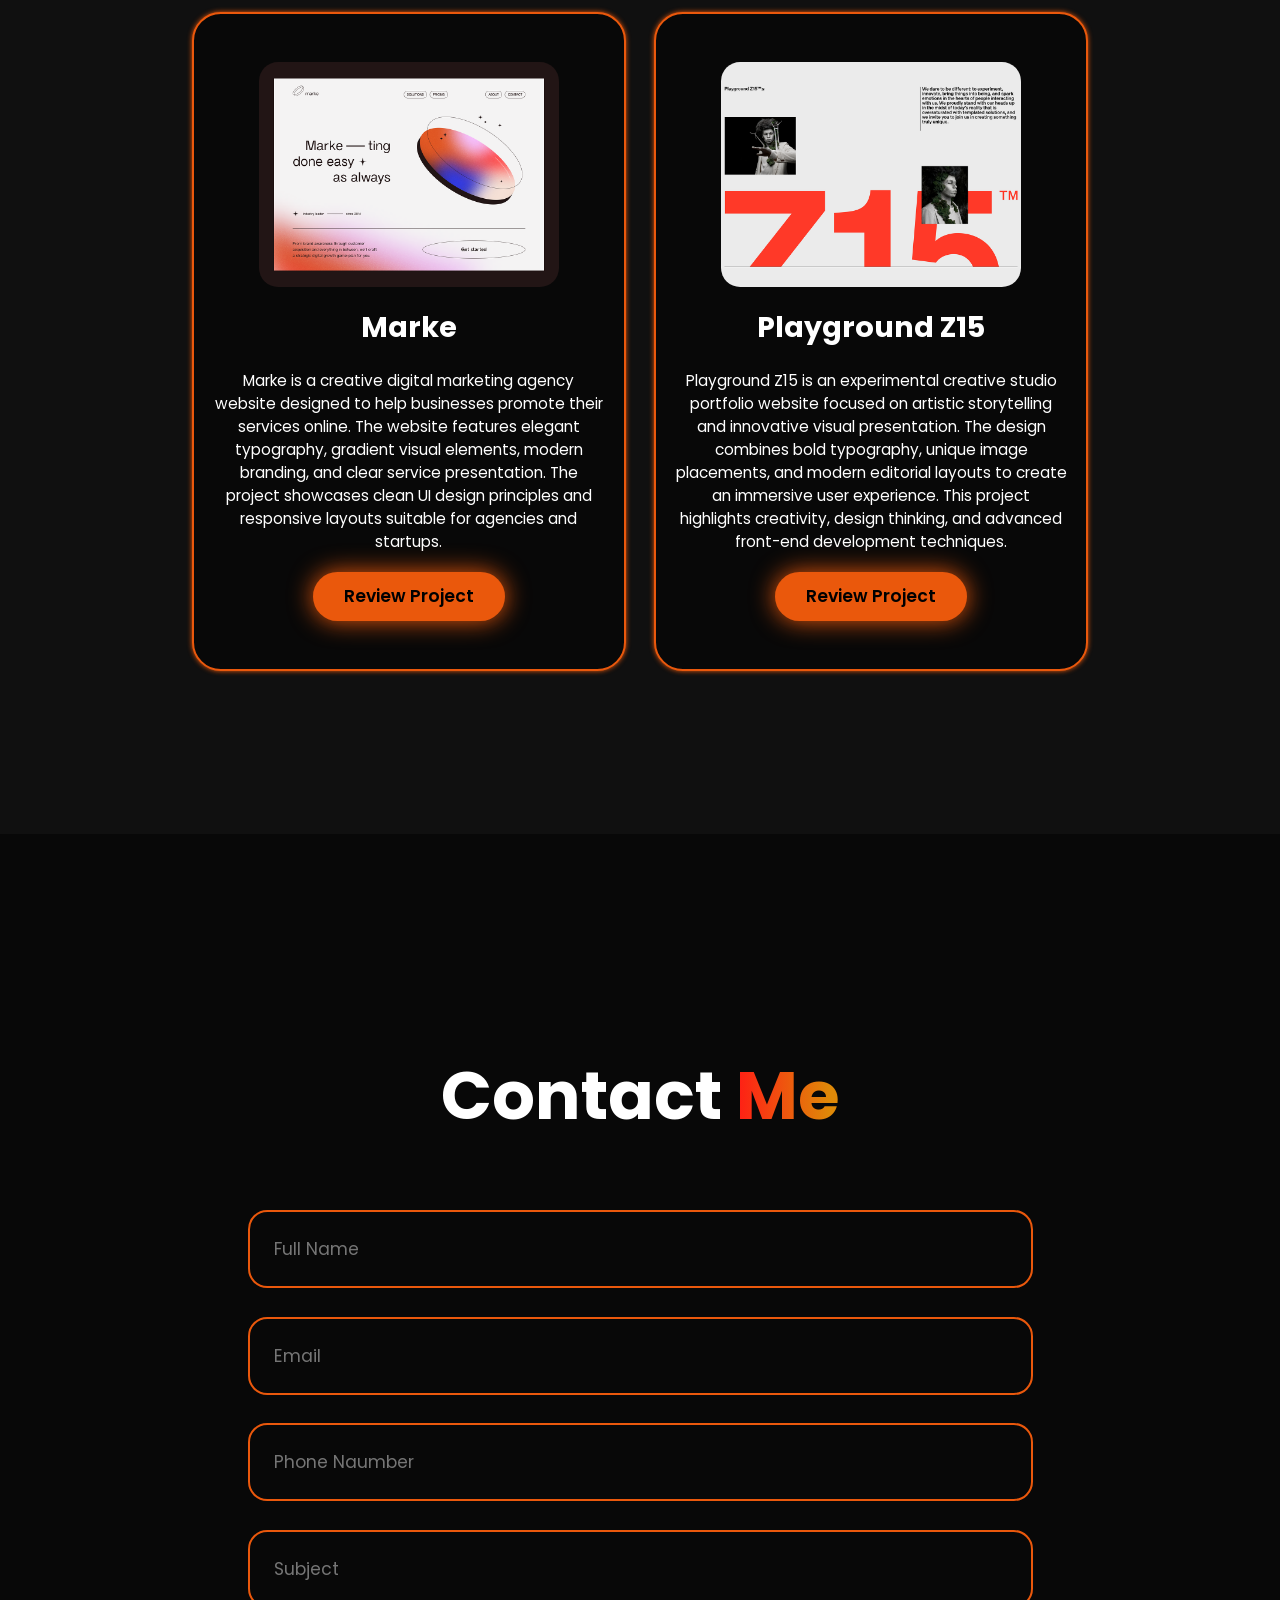
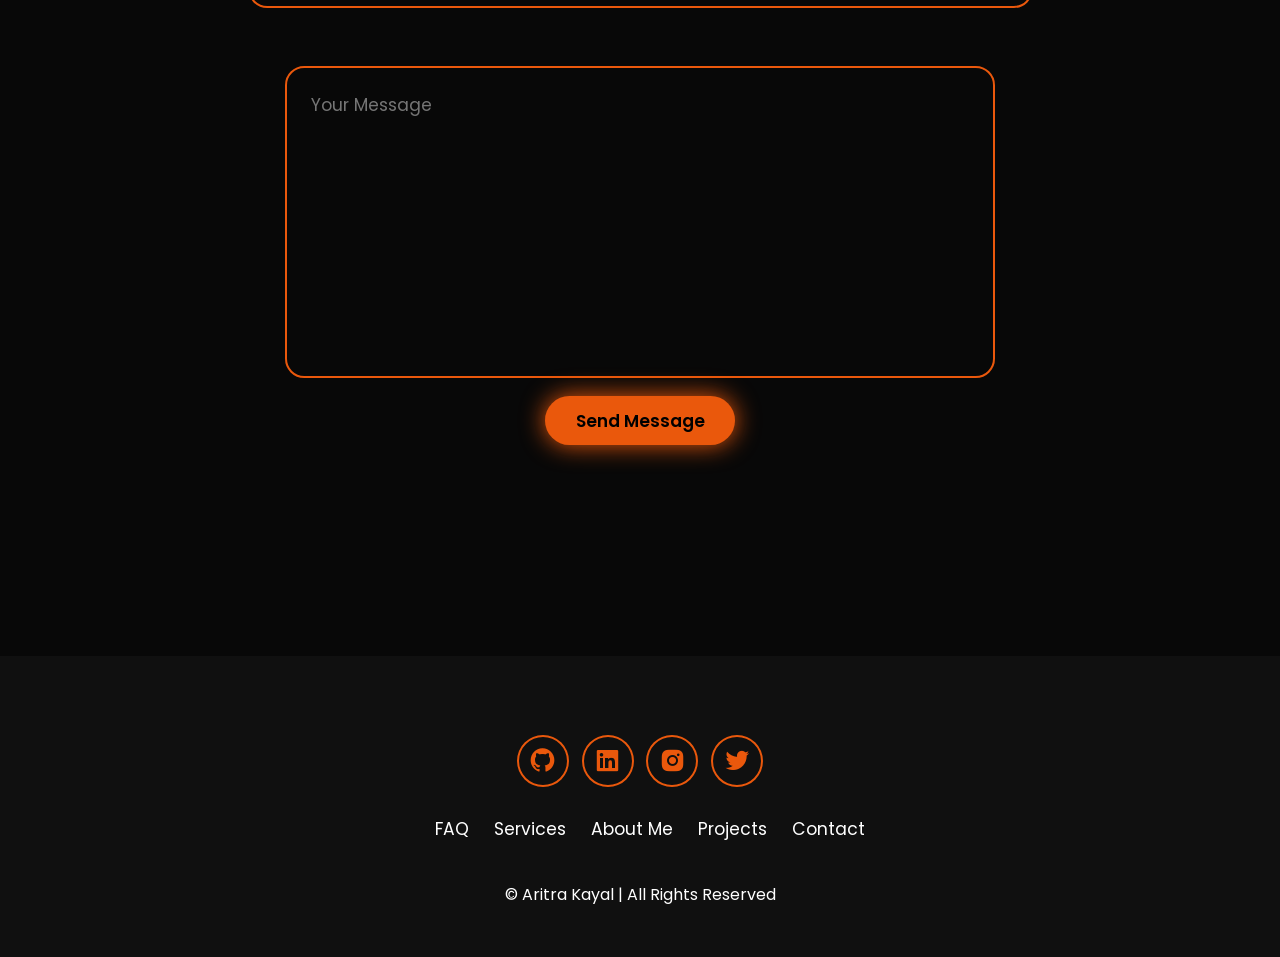
==== commit 9336abf6: "portfolio" ====
--- a/CodeAlpha_Build_Your_Own_Portfolio_Site/index.html
+++ b/CodeAlpha_Build_Your_Own_Portfolio_Site/index.html
@@ -203,6 +203,59 @@
         </div>
       </div>
     </section>
+    <section class="contact" id="contact">
+      <h2 class="heading">Contact <span>Me</span></h2>
+      <form action="#">
+        <div class="input-group">
+          <div class="input-box">
+            <input type="text" placeholder="Full Name" />
+            <input type="email" placeholder="Email" />
+          </div>
+          <div class="input-box">
+            <input type="number" placeholder="Phone Naumber" />
+            <input type="text" placeholder="Subject" />
+          </div>
+        </div>
+        <div class="input-group-2">
+          <textarea placeholder="Your Message" cols="30" rows="10"></textarea>
+          <input type="submit" value="Send Message" class="btn" />
+        </div>
+      </form>
+    </section>
+    <footer class="footer">
+      <div class="social-icons">
+        <a href="#">
+          <i class="bx bxl-github"></i>
+        </a>
+        <a href="#">
+          <i class="bx bxl-linkedin-square"></i>
+        </a>
+        <a href="#">
+          <i class="bx bxl-instagram-alt"></i>
+        </a>
+        <a href="#">
+          <i class="bx bxl-twitter"></i>
+        </a>
+      </div>
+      <ul class="list">
+        <li>
+          <a href="#">FAQ</a>
+        </li>
+        <li>
+          <a href="#services">Services</a>
+        </li>
+        <li>
+          <a href="#about">About Me</a>
+        </li>
+        <li>
+          <a href="#projects">Projects</a>
+        </li>
+        <li>
+          <a href="#contact">Contact</a>
+        </li>
+      </ul>
+      <p class="copyright">© Aritra Kayal | All Rights Reserved</p>
+    </footer>
     <script src="script.js"></script>
   </body>
 </html>
--- a/CodeAlpha_Build_Your_Own_Portfolio_Site/style.css
+++ b/CodeAlpha_Build_Your_Own_Portfolio_Site/style.css
@@ -362,3 +362,125 @@
 .project-card p {
   font-size: 1.6rem;
 }
+
+.contact {
+  background-color: var(--bg-color);
+}
+
+.contact h2 {
+  margin-bottom: 3rem;
+  color: var(--text-color);
+}
+
+.contact form {
+  display: flex;
+  align-items: center;
+  justify-content: center;
+  gap: 3rem;
+  margin: 5rem 0;
+  text-align: center;
+}
+
+.contact form .input-box input,
+.contact form textarea {
+  width: 100%;
+  padding: 2.5rem;
+  font-size: 1.8rem;
+  color: var(--text-color);
+  background-color: var(--bg-color);
+  border-radius: 2rem;
+  border: 2px solid var(--main-color);
+  margin: 1.5rem 0;
+  resize: none;
+}
+
+.footer {
+  background-color: var(--second-bg-color);
+  padding: 50px 0;
+}
+
+.footer .social-icons {
+  text-align: center;
+}
+
+.footer ul {
+  text-align: center;
+  font-size: 1.8rem;
+}
+
+.footer ul li {
+  display: inline-block;
+  margin-left: 20px;
+}
+
+.footer ul li a {
+  color: white;
+  border-bottom: 3px solid transparent;
+  transition: 0.3s ease-in-out;
+}
+
+.footer ul li a:hover {
+  border-bottom: 3px solid var(--main-color);
+}
+
+.footer .copyright {
+  text-align: center;
+  margin-top: 40px;
+  font-size: 16px;
+}
+
+@media (max-width: 1285px) {
+  #menu-icon {
+    display: block;
+  }
+  .navbar {
+    position: absolute;
+    top: 100%;
+    right: 0;
+    width: 50%;
+    padding: 1rem 3rem;
+    background: rgba(0, 0, 0, 0.8);
+    border-bottom-left-radius: 2rem;
+    border-left: 2px solid var(--main-color);
+    border-bottom: 2px solid var(--main-color);
+    display: none;
+  }
+  .navbar a {
+    display: block;
+    font-size: 2rem;
+    margin: 3rem 0;
+    color: var(--text-color);
+  }
+  .navbar.active {
+    display: block;
+  }
+  .gradient-btn {
+    display: none;
+  }
+  .home {
+    flex-direction: column-reverse;
+    margin: 5rem 0;
+    gap: 5rem;
+  }
+  .home-content {
+    align-items: center;
+    text-align: center;
+  }
+  .home-img img {
+    width: 56vw;
+  }
+  .about {
+    flex-direction: column-reverse;
+    text-align: center;
+  }
+  .about h2 {
+    text-align: center;
+    margin: 2rem 0;
+  }
+  .about img {
+    width: 52vw;
+  }
+  .contact form {
+    flex-direction: column;
+  }
+}
